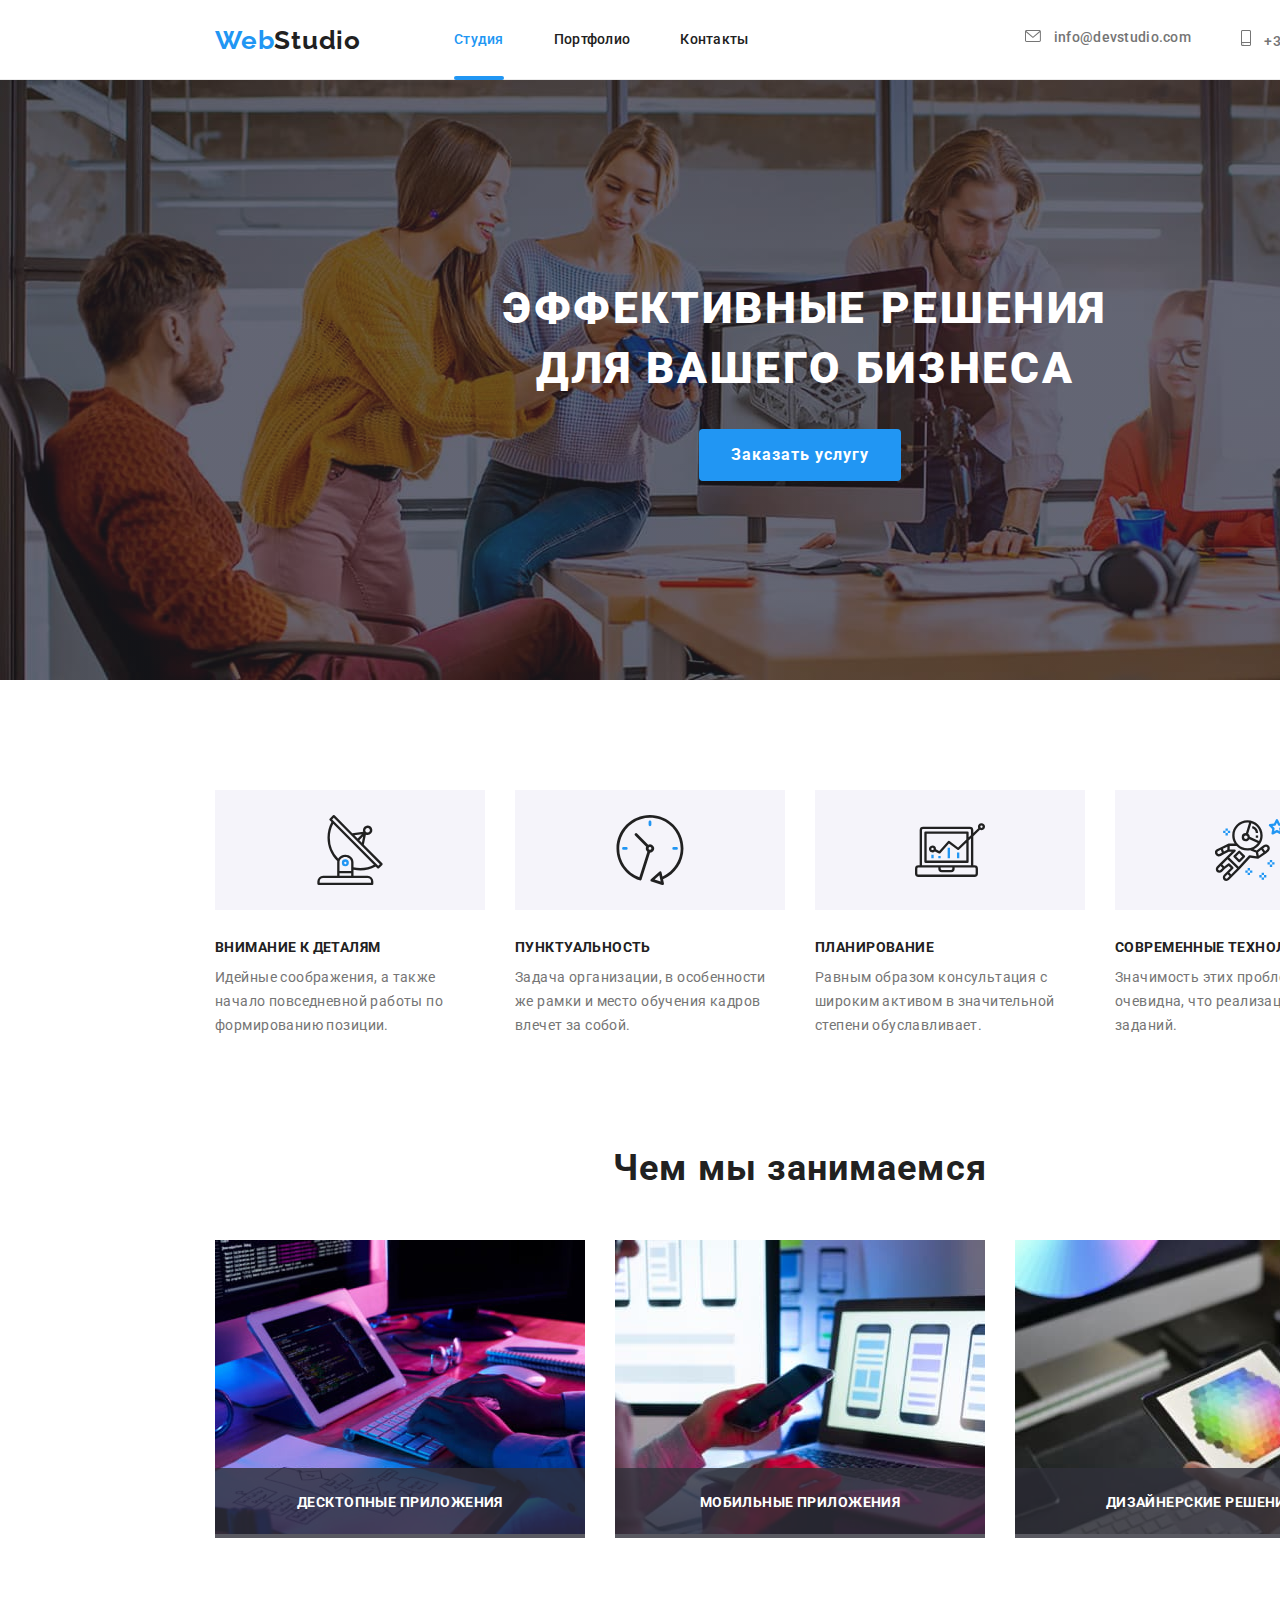
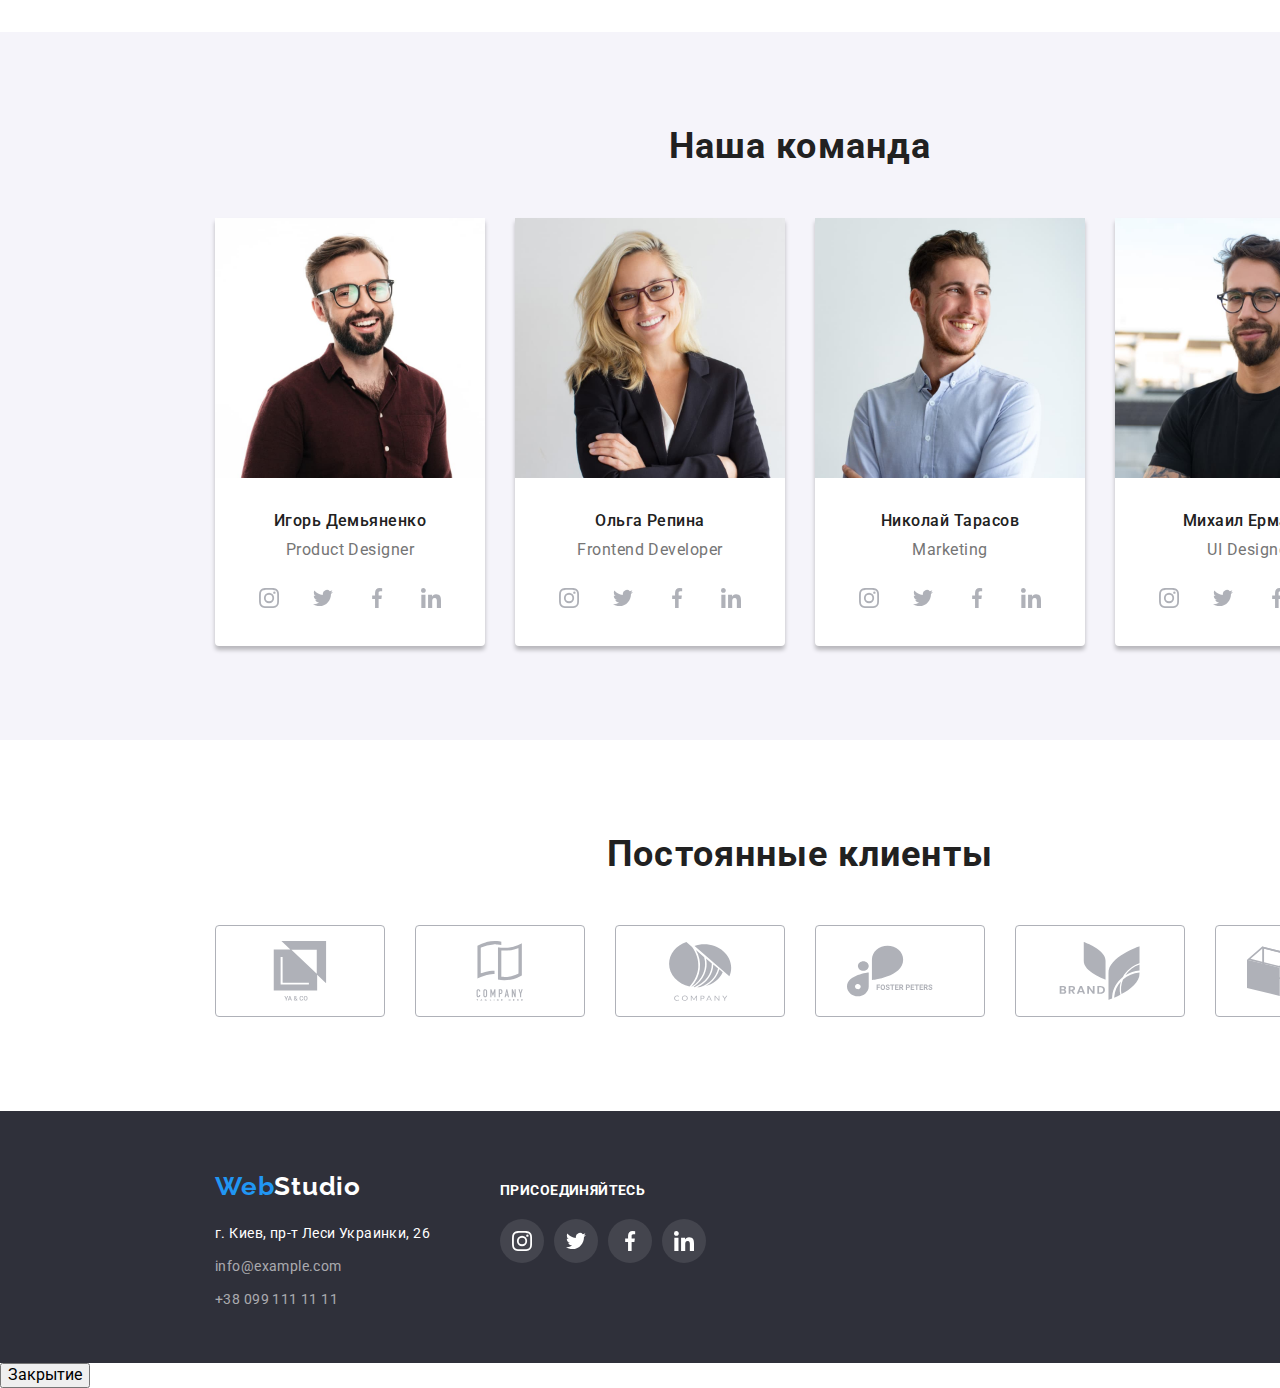
==== index.html @ ccd797ca "overlay" ====
<!DOCTYPE html>
<html lang="ru">
  <head>
    <meta charset="UTF-8" />
    <meta http-equiv="X-UA-Compatible" content="IE=edge" />
    <meta name="viewport" content="width=device-width, initial-scale=1.0" />
    <title>Студия</title>
    <link
      rel="stylesheet"
      href="https://fonts.googleapis.com/css2?family=Raleway:wght@700&family=Roboto:wght@400;500;700;900&display=swap"
    />
    <link
      rel="stylesheet"
      href="https://cdnjs.cloudflare.com/ajax/libs/modern-normalize/1.1.0/modern-normalize.min.css"
    />
    <link rel="stylesheet" href="./css/styles.css" />
  </head>
  <body class="body">
    <header>
      <nav class="navigation">
        <div class="nav">
          <a href="./index.html" class="logo"><span>Web</span>Studio</a>
          <ul class="page list">
            <li class="item"><a href="./index.html" class="link current">Студия</a></li>
            <li class="item"><a href="./portfolio.html" class="link">Портфолио</a></li>
            <li class="item"><a href="./" class="link">Контакты</a></li>
          </ul>
          <ul class="connection list">
            <li class="item">
              <a class="link" href="mailto:info@devstudio.com">
                <svg class="icon-mail" width="16" height="12">
                  <use href="./images/svg/symbol-defs.svg#icon-envelope"></use>
                </svg>
                info@devstudio.com
              </a>
            </li>
            <li class="item">
              <a class="link" href="tel:+380961111111">
                <svg class="icon-tel" width="10" height="16">
                  <use href="./images/svg/symbol-defs.svg#icon-smartphone"></use>
                </svg>
                +38 096 111 11 11</a
              >
            </li>
          </ul>
        </div>
      </nav>
    </header>
    <main>
      <section class="main-title">
        <h1 class="title">Эффективные решения для вашего бизнеса</h1>
        <button class="order" data-modal-open>Заказать услугу</button>
      </section>

      <!-- Особености -->
      <section class="features">
        <ul class="icon">
          <li>
            <div class="icons-antenna">
              <svg>
                <use href="./images/svg/symbol-defs.svg#icon-antenna"></use>
              </svg>
            </div>
            <h3>Внимание к деталям</h3>
            <p>Идейные соображения, а также начало повседневной работы по формированию позиции.</p>
          </li>
          <li>
            <div class="icons-clock">
              <svg>
                <use href="./images/svg/symbol-defs.svg#icon-clock"></use>
              </svg>
            </div>
            <h3>Пунктуальность</h3>
            <p>
              Задача организации, в особенности же рамки и место обучения кадров влечет за собой.
            </p>
          </li>
          <li>
            <div class="icons-diagram">
              <svg>
                <use href="./images/svg/symbol-defs.svg#icon-diagram"></use>
              </svg>
            </div>
            <h3>Планирование</h3>
            <p>
              Равным образом консультация с широким активом в значительной степени обуславливает.
            </p>
          </li>
          <li>
            <div class="icons-astronaut">
              <svg>
                <use href="./images/svg/symbol-defs.svg#icon-astronaut"></use>
              </svg>
            </div>
            <h3>Современные технологии</h3>
            <p>Значимость этих проблем настолько очевидна, что реализация плановых заданий.</p>
          </li>
        </ul>
      </section>

      <!-- Чем мы занимаемся -->

      <section class="activities">
        <h2>Чем мы занимаемся</h2>
        <ul class="about">
          <li class="thumb">
            <img src="./images/img.jpg" alt="разработка" width="370" />
            <h3 class="apps">Десктопные приложения</h3>
          </li>
          <li class="thumb">
            <img src="./images/img2.jpg" alt="телефоны на экране" width="370" />
            <h3 class="apps">Мобильные приложения</h3>
          </li>
          <li class="thumb">
            <img src="./images/img3.jpg" alt="планшет" width="370" />
            <h3 class="apps">Дизайнерские решения</h3>
          </li>
        </ul>
      </section>
      <section class="team">
        <h2>Наша команда</h2>
        <ul class="dream-team">
          <li class="team-list">
            <img src="./images/team/img.jpg" alt="Игорь Демьяненко" width="270" />
            <h3>Игорь Демьяненко</h3>
            <p>Product Designer</p>
            <ul class="list icon-social">
              <li class="social-list">
                <a class="icon-social-list" href=""
                  ><svg class="social-icon" width="20" height="20">
                    <use href="./images/svg/symbol-defs.svg#icon-instagram"></use>
                  </svg>
                </a>
              </li>
              <li class="social-list">
                <a class="icon-social-list" href="./">
                  <svg width="20" height="20">
                    <use href="./images/svg/symbol-defs.svg#icon-twitter"></use>
                  </svg>
                </a>
              </li>
              <li class="social-list">
                <a class="icon-social-list" href="">
                  <svg width="20" height="20">
                    <use href="./images/svg/symbol-defs.svg#icon-facebook"></use>
                  </svg>
                </a>
              </li>
              <li class="social-list">
                <a class="icon-social-list" href="">
                  <svg width="20" height="20">
                    <use href="./images/svg/symbol-defs.svg#icon-linkedin"></use>
                  </svg>
                </a>
              </li>
            </ul>
          </li>
          <li class="team-list">
            <img src="./images/team/img1.jpg" alt="Ольга Репина" width="270" />
            <h3>Ольга Репина</h3>
            <p>Frontend Developer</p>
            <ul class="list icon-social">
              <li class="social-list">
                <a class="icon-social-list" href=""
                  ><svg class="social-icon" width="20" height="20">
                    <use href="./images/svg/symbol-defs.svg#icon-instagram"></use>
                  </svg>
                </a>
              </li>
              <li class="social-list">
                <a class="icon-social-list" href="./">
                  <svg width="20" height="20">
                    <use href="./images/svg/symbol-defs.svg#icon-twitter"></use>
                  </svg>
                </a>
              </li>
              <li class="social-list">
                <a class="icon-social-list" href="">
                  <svg width="20" height="20">
                    <use href="./images/svg/symbol-defs.svg#icon-facebook"></use>
                  </svg>
                </a>
              </li>
              <li class="social-list">
                <a class="icon-social-list" href="">
                  <svg width="20" height="20">
                    <use href="./images/svg/symbol-defs.svg#icon-linkedin"></use>
                  </svg>
                </a>
              </li>
            </ul>
          </li>
          <li class="team-list">
            <img src="./images/team/img2.jpg" alt="Николай Тарасов" width="270" />
            <h3>Николай Тарасов</h3>
            <p>Marketing</p>
            <ul class="list icon-social">
              <li class="social-list">
                <a class="icon-social-list" href=""
                  ><svg class="social-icon" width="20" height="20">
                    <use href="./images/svg/symbol-defs.svg#icon-instagram"></use>
                  </svg>
                </a>
              </li>
              <li class="social-list">
                <a class="icon-social-list" href="./">
                  <svg width="20" height="20">
                    <use href="./images/svg/symbol-defs.svg#icon-twitter"></use>
                  </svg>
                </a>
              </li>
              <li class="social-list">
                <a class="icon-social-list" href="">
                  <svg width="20" height="20">
                    <use href="./images/svg/symbol-defs.svg#icon-facebook"></use>
                  </svg>
                </a>
              </li>
              <li class="social-list">
                <a class="icon-social-list" href="">
                  <svg width="20" height="20">
                    <use href="./images/svg/symbol-defs.svg#icon-linkedin"></use>
                  </svg>
                </a>
              </li>
            </ul>
          </li>
          <li class="team-list">
            <img src="./images/team/img3.jpg" alt="Михаил Ермаков" width="270" />
            <h3>Михаил Ермаков</h3>
            <p>UI Designer</p>
            <ul class="list icon-social">
              <li class="social-list">
                <a class="icon-social-list" href=""
                  ><svg class="social-icon" width="20" height="20">
                    <use href="./images/svg/symbol-defs.svg#icon-instagram"></use>
                  </svg>
                </a>
              </li>
              <li class="social-list">
                <a class="icon-social-list" href="./">
                  <svg width="20" height="20">
                    <use href="./images/svg/symbol-defs.svg#icon-twitter"></use>
                  </svg>
                </a>
              </li>
              <li class="social-list">
                <a class="icon-social-list" href="">
                  <svg width="20" height="20">
                    <use href="./images/svg/symbol-defs.svg#icon-facebook"></use>
                  </svg>
                </a>
              </li>
              <li class="social-list">
                <a class="icon-social-list" href="">
                  <svg width="20" height="20">
                    <use href="./images/svg/symbol-defs.svg#icon-linkedin"></use>
                  </svg>
                </a>
              </li>
            </ul>
          </li>
        </ul>
      </section>
      <section class="clients">
        <div class="clients-block">
          <h2>Постоянные клиенты</h2>
          <div class="clients-list">
            <ul class="list clients-link">
              <li class="clients-icon">
                <a class="icon-list" href=""
                  ><svg Width="106px" Height="60px">
                    <use href="./images/svg/symbol-defs.svg#icon-partner1"></use>
                  </svg>
                </a>
              </li>
              <li class="clients-icon">
                <a class="icon-list" href=""
                  ><svg Width="106px" Height="60px">
                    <use href="./images/svg/symbol-defs.svg#icon-partner2"></use>
                  </svg>
                </a>
              </li>
              <li class="clients-icon">
                <a class="icon-list" href=""
                  ><svg Width="106px" Height="60px">
                    <use href="./images/svg/symbol-defs.svg#icon-partner3"></use>
                  </svg>
                </a>
              </li>
              <li class="clients-icon">
                <a class="icon-list" href=""
                  ><svg Width="106px" Height="60px">
                    <use href="./images/svg/symbol-defs.svg#icon-partner4"></use>
                  </svg>
                </a>
              </li>
              <li class="clients-icon">
                <a class="icon-list" href=""
                  ><svg Width="106px" Height="60px">
                    <use href="./images/svg/symbol-defs.svg#icon-partner5"></use>
                  </svg>
                </a>
              </li>
              <li class="clients-icon">
                <a class="icon-list" href=""
                  ><svg Width="106px" Height="60px">
                    <use href="./images/svg/symbol-defs.svg#icon-partner6"></use>
                  </svg>
                </a>
              </li>
            </ul>
          </div>
        </div>
      </section>
    </main>
    <footer class="contacts">
      <div>
        <a href="./index.html" class="logo"><span>Web</span>Studio</a>
        <address class="direction">
          <ul class="cont">
            <li class="direction-adress">г. Киев, пр-т Леси Украинки, 26</li>
            <li>
              <a href="mailto=info@example.com" class="direction-mail">info@example.com</a>
            </li>
            <li>
              <a href="tel=+380991111111" class="direction-phone">+38 099 111 11 11</a>
            </li>
          </ul>
        </address>
      </div>
      <div class="connect-box">
        <h2 class="connect">Присоединяйтесь</h2>
        <ul class="list icon-connect">
          <li class="connect-list">
            <a class="icon-connect-list" href=""
              ><svg width="20" height="20">
                <use href="./images/svg/symbol-defs.svg#icon-instagram"></use>
              </svg>
            </a>
          </li>
          <li class="connect-list">
            <a class="icon-connect-list" href="./">
              <svg width="20" height="20">
                <use href="./images/svg/symbol-defs.svg#icon-twitter"></use>
              </svg>
            </a>
          </li>
          <li class="connect-list">
            <a class="icon-connect-list" href="">
              <svg width="20" height="20">
                <use href="./images/svg/symbol-defs.svg#icon-facebook"></use>
              </svg>
            </a>
          </li>
          <li class="connect-list">
            <a class="icon-connect-list" href="">
              <svg width="20" height="20">
                <use href="./images/svg/symbol-defs.svg#icon-linkedin"></use>
              </svg>
            </a>
          </li>
        </ul>
      </div>
    </footer>
    <div class="backdrop is-hidden" data-modal>
      <div class="modal">
        <button data-modal-close>Закрытие</button>
      </div>
    </div>
    <script src="./js/modal.js"></script>
  </body>
</html>
---- css/styles.css ----
:root {
  --text-color: #212121;
  --background-color-site: #ffffff;
  --background-color-blue: #2196f3;
}
.body {
  font-family: Roboto, sans-serif;
  background-color: var(background-color-site);
  letter-spacing: 0.03em;
  margin-left: auto;
  margin-right: auto;
  width: 1600px;
}
.list,
.features,
.about {
  list-style: none;
  padding: 0;
  margin: 0;
}
/* Навигация */

.nav {
  margin-left: auto;
  margin-right: auto;
  width: 1200px;
  padding-left: 15px;
  padding-right: 15px;
  height: 80px;
  display: flex;
  align-items: center;
}
.navigation {
  width: 1600px;
  height: 80px;
  border-bottom: 1px;
  border-bottom-style: solid;
  border-bottom-color: #ececec;
}

.navigation .link {
  color: var(--text-color);
  font-style: normal;
  font-weight: 500;
  font-size: 14px;
  line-height: 1.14;
  letter-spacing: 0.02em;
  text-decoration: none;

  transition-property: color;
  transition-duration: 250ms;
  transition-timing-function: cubic-bezier(0.4, 0, 0.2, 1);
  transition-delay: 0s;
}
.link svg {
  fill: #757575;
  margin-right: 10px;
}
.link:hover svg {
  fill: var(--background-color-blue);
}
.navigation .link:hover,
.navigation .link:focus {
  color: var(--background-color-blue);
}

/* Logo */
.logo {
  color: var(--text-color);
  font-family: Raleway;
  font-style: normal;
  font-weight: bold;
  font-size: 26px;
  line-height: 1.19;
  letter-spacing: 0.03em;
  text-decoration: none;
}
span {
  color: var(--background-color-blue);
}

/* переход на страницы */

.page {
  display: flex;
  margin-left: 93px;
}
.page .link {
  display: block;
  padding-top: 32px;
  padding-bottom: 32px;
  position: relative;
}
.page .item:not(:last-child) {
  margin-right: 50px;
}
.page .link.current {
  color: var(--background-color-blue);
}
.link.current::after {
  position: absolute;
  bottom: 0;
  left: 0;
  content: '';
  display: block;
  width: 100%;
  height: 4px;
  border-radius: 2px;
  background: #2196f3;
}
.connection .link {
  display: block;
  padding-top: 32px;
  padding-bottom: 32px;
  color: #757575;
}
.connection {
  display: flex;
  margin-left: auto;
}
.connection .item:not(:last-child) {
  margin-right: 50px;
}

/* футер */

.container {
  width: 1200px;
  padding-left: 15px;
  padding-right: 15px;
}
.contacts {
  padding-top: 60px;
  width: 1600px;
  height: 252px;
  background: #2f303a;
  color: var(--background-color-site);
  display: flex;
}
.contacts .logo {
  padding-left: 215px;
  color: var(--background-color-site);
  font-style: normal;
  font-weight: bold;
  font-size: 26px;
  line-height: 1.19;
  letter-spacing: 0.03em;
}
.connect-box {
  width: 206px;
  height: 80px;
  margin-top: 12px;
  margin-left: 70px;
}
.connect {
  font-size: 14px;
  line-height: 1.14;
  letter-spacing: 0.03em;
  font-weight: bold;
  text-transform: uppercase;
  text-align: left;
  margin: 0px;
  padding: 0px;
  margin-bottom: 20px;
  color: #ffffff;
}
.icon-connect {
  display: flex;
  justify-content: space-between;
}
.connect-list {
  width: 44px;
  height: 44px;
}
.connect-list:not(:last-child) {
  margin-right: 10px;
}
.icon-connect-list {
  width: 100%;
  height: 100%;
  display: flex;
  justify-content: center;
  align-items: center;
  fill: #ffffff;
  border-radius: 50%;
  background: rgba(255, 255, 255, 0.1);

  transition-property: background-color;
  transition-duration: 250ms;
  transition-timing-function: cubic-bezier(0.4, 0, 0.2, 1);
  transition-delay: 0s;
}
.icon-connect-list:hover,
.icon-connect-list:focus {
  background: #2196f3;
}
.direction {
  margin-top: 20px;
  padding-left: 215px;
  font-style: normal;
  font-weight: normal;
  font-size: 14px;
  line-height: 1.71;
  letter-spacing: 0.03em;
}
.cont {
  margin: 0px;
  padding-left: 0px;
  list-style: none;
}
.cont li:not(:first-child) {
  margin: 0px;
  margin-top: 9px;
}

.direction-mail,
.direction-phone {
  font-style: normal;
  font-weight: normal;
  font-size: 14px;
  line-height: 1.71;
  letter-spacing: 0.03em;
  color: rgba(255, 255, 255, 0.6);
  text-decoration: none;
}
/* Наши работы */
.main {
  margin: 0px auto;
  width: 1170px;
}

.filter {
  padding: 0px;
  margin-top: 94px;
  margin-bottom: 34px;
  margin-left: auto;
  margin-right: auto;
  width: 611px;
  height: 54px;
  display: flex;
}
.first {
  width: 73px;
  height: 38px;
  padding: 6px 22px;
}
.second {
  width: 128px;
  height: 38px;
}
.third {
  width: 145px;
  height: 38px;
}
.fourth {
  width: 103px;
  height: 38px;
}
.fifth {
  width: 130px;
  height: 38px;
}
/* кнопки работ */

.filter .filter-button:not(:last-child) {
  margin-right: 8px;
}

.button {
  font-family: inherit;
  font-style: normal;
  font-weight: 500;
  font-size: 16px;
  line-height: 1.7;
  text-align: center;
  /* letter-spacing: 0.03em; */
  color: var(--text-color);
  background: #f5f4fa;
  border-radius: 4px;
  cursor: pointer;

  transition: color 250ms cubic-bezier(0.4, 0, 0.2, 1),
    background-color 250ms cubic-bezier(0.4, 0, 0.2, 1);
}

.button:hover,
.button:focus {
  color: #ffffff;
  background: var(--background-color-blue);
}
.list-images {
  list-style: none;
  padding-left: 0px;
  display: flex;
  flex-wrap: wrap;
  margin: 0pc;
  margin-bottom: 94px;
}
.list-images li {
  width: 370px;
  border: 1px solid #eeeeee;
  box-sizing: border-box;
  background: #ffffff;
  margin-right: 30px;
  margin-bottom: 30px;
}
.list-images li:nth-child(3n) {
  margin-right: 0px;
}
.list-images li:nth-last-child(-n + 3) {
  margin-bottom: 0px;
}
.list-images h3 {
  font-style: normal;
  font-weight: bold;
  font-size: 18px;
  line-height: 2;
  letter-spacing: 0.06em;
  color: var(--text-color);
  margin: 0px;
  padding: 20px 24px 4px 24px;
}
.list-images p {
  margin: 0px;
  padding: 0px 24px 20px 24px;
  color: #757575;
}
.list p {
  font-style: normal;
  font-weight: normal;
  font-size: 16px;
  line-height: 1.87;
  letter-spacing: 0.03em;
}
/* index */
.main-title {
  background-size: contain;
  max-width: 1600px;
  height: 600px;
  margin-left: auto;
  margin-right: auto;
  text-align: center;
  background-color: #c4c4c4;
  background-image: linear-gradient(to right, rgba(47, 48, 58, 0.4), rgba(47, 48, 58, 0.4)),
    url('../images/img4.jpg');
  background-repeat: no-repeat;
  background-position: center;
  background-size: cover;
}

.title {
  padding: 199px 447px 30px 457px;
  margin: 0px;
  font-style: normal;
  font-weight: 900;
  font-size: 44px;
  line-height: 1.36;
  letter-spacing: 0.06em;
  text-transform: uppercase;
  color: var(--background-color-site);
}
.order {
  padding: 11px 32px;
  min-width: 200px;
  color: var(--background-color-site);
  background: var(--background-color-blue);
  font-style: normal;
  font-weight: bold;
  border: none;
  font-size: 16px;
  line-height: 1.88;
  letter-spacing: 0.06em;
  border-radius: 4px;
}
.features {
  padding: 94px 15px 94px 15px;
  width: 1200px;
  margin-left: auto;
  margin-right: auto;
}
.features ul {
  padding: 0px;
  display: flex;
  list-style: none;
}

.features li:not(:last-child) {
  width: 270px;
  margin-right: 30px;
}
.features h3 {
  margin: 0px;
  margin-bottom: 10px;
  padding-top: 30px;
  color: var(--text-color);
  font-style: normal;
  font-weight: bold;
  font-size: 14px;
  line-height: 1.14;
  letter-spacing: 0.03em;
  text-transform: uppercase;
}
.features p {
  width: 270px;
  margin: 0px;
  color: #757575;
  font-style: normal;
  font-weight: normal;
  font-size: 14px;
  line-height: 1.71;
  letter-spacing: 0.03em;
}
/* Чем мы занимаемся */
.activities {
  margin-left: auto;
  margin-right: auto;
  width: 1200px;
  padding-left: 15px;
  padding-right: 15px;
}
.activities h2 {
  margin: 0px;
  margin-bottom: 50px;
}
.about {
  padding-left: 0px;
  display: flex;
  margin-bottom: 94px;
}
.about .thumb:not(:last-child) {
  margin-right: 30px;
}
.thumb {
  position: relative;
}
.apps {
  position: absolute;
  bottom: 0px;
  right: 0;
  padding: 27px 27px;
  margin: 0;
  width: 370px;
  height: 70px;
  background: rgba(47, 48, 58, 0.8);
  font-style: normal;
  font-weight: bold;
  font-size: 14px;
  line-height: 1.14;
  text-align: center;
  letter-spacing: 0.03em;
  text-transform: uppercase;
  color: #ffffff;
}
/* Наща команда */

.team {
  background: #f5f4fa;
  padding-left: 215px;
  padding-right: 215px;
  padding-bottom: 94px;
}
.team div {
  margin: 0px;
  padding: 0px;
  background: #ffffff;
  width: 270px;
  height: 168px;
}
.dream-team {
  margin: 0px;
  padding: 0px;
  display: flex;
  width: 1170px;
  height: 428px;
}
.name {
  padding-top: 30px;
  padding-bottom: 30px;
  text-align: center;
}

.team-list {
  margin-left: auto;
  margin-right: auto;
  border-radius: 0px 0px 4px 4px;
  list-style: none;
  background: #ffffff;
  box-shadow: 0px 4px 4px 0px rgba(0, 0, 0, 0.25);
}
.team-list:not(:last-child) {
  margin-right: 30px;
}
.team h2 {
  margin: 0px;
  padding-top: 94px;
  padding-bottom: 50px;
}
h2 {
  color: var(--text-color);
  font-style: normal;
  font-weight: bold;
  font-size: 36px;
  line-height: 1.16;
  text-align: center;
  letter-spacing: 0.03em;
}
.team h3 {
  margin: 0pc;
  padding-top: 30px;
  padding-bottom: 10px;
  color: var(--text-color);
  font-style: normal;
  font-weight: 500;
  font-size: 16px;
  line-height: 1.18;
  text-align: center;
  letter-spacing: 0.03em;
}
.team p {
  margin: 0pc;
  color: #757575;
  font-style: normal;
  font-weight: normal;
  font-size: 16px;
  line-height: 1.18;
  text-align: center;
  letter-spacing: 0.03em;
}

/* иконки */
.icons-antenna,
.icons-clock,
.icons-diagram,
.icons-astronaut {
  display: flex;
  width: 270px;
  height: 120px;
  padding-top: 25px;
  padding-bottom: 25px;
  background-color: #f5f4fa;
  align-items: center;
  justify-content: center;
}
.icon {
  display: flex;
}
.icon svg {
  width: 70px;
  height: 70px;
}
/* Наша команда иконки соцсети */
.icon-social {
  list-style: none;
  display: flex;
  fill: #afb1b8;
  justify-content: space-between;
  margin-top: 16px;
  padding: 0 32px;
}
.icon-social-list {
  width: 44px;
  height: 44px;
  display: flex;
  align-items: center;
  justify-content: center;
  border-radius: 50%;

  transition: fill 250ms cubic-bezier(0.4, 0, 0.2, 1),
    background-color 250ms cubic-bezier(0.4, 0, 0.2, 1);
}
.icon-social-list:hover,
.icon-social-list:focus {
  background: #2196f3;
  fill: #ffffff;
}
/* Постоянные клиенты */

.clients-block {
  margin: 0px;
  padding: 0px;
  padding: 94px 215px;
}
.clients h2 {
  margin: 0px;
  padding-bottom: 50px;
}
.clients-link {
  fill: #afb1b8;
  display: flex;
}
.clients-icon:not(:last-child) {
  margin-right: 30px;
}
.clients-icon {
  width: 170px;
  height: 92px;
}
.icon-list:hover,
.icon-list:focus {
  fill: #2196f3;
  border: 1px solid #2196f3;
}
.icon-list {
  width: 100%;
  height: 100%;
  border: 1px solid #afb1b8;
  box-sizing: border-box;
  border-radius: 4px;
  /* padding: 16px 32px; */
  display: flex;
  align-items: center;
  justify-content: center;
  fill: #afb1b8;

  transition: fill 250ms cubic-bezier(0.4, 0, 0.2, 1), border 250ms cubic-bezier(0.4, 0, 0.2, 1);
}

/* Синий оверлей */

.link-overlay {
  /* position: relative; */
}
.overlay {
  /* position: absolute; */
  background: rgba(33, 150, 243, 0);
}
.text-overlay {
  font-style: normal;
  font-weight: normal;
  font-size: 18px;
  line-height: 1.55;
  letter-spacing: 0.03em;
  color: #ffffff;
}
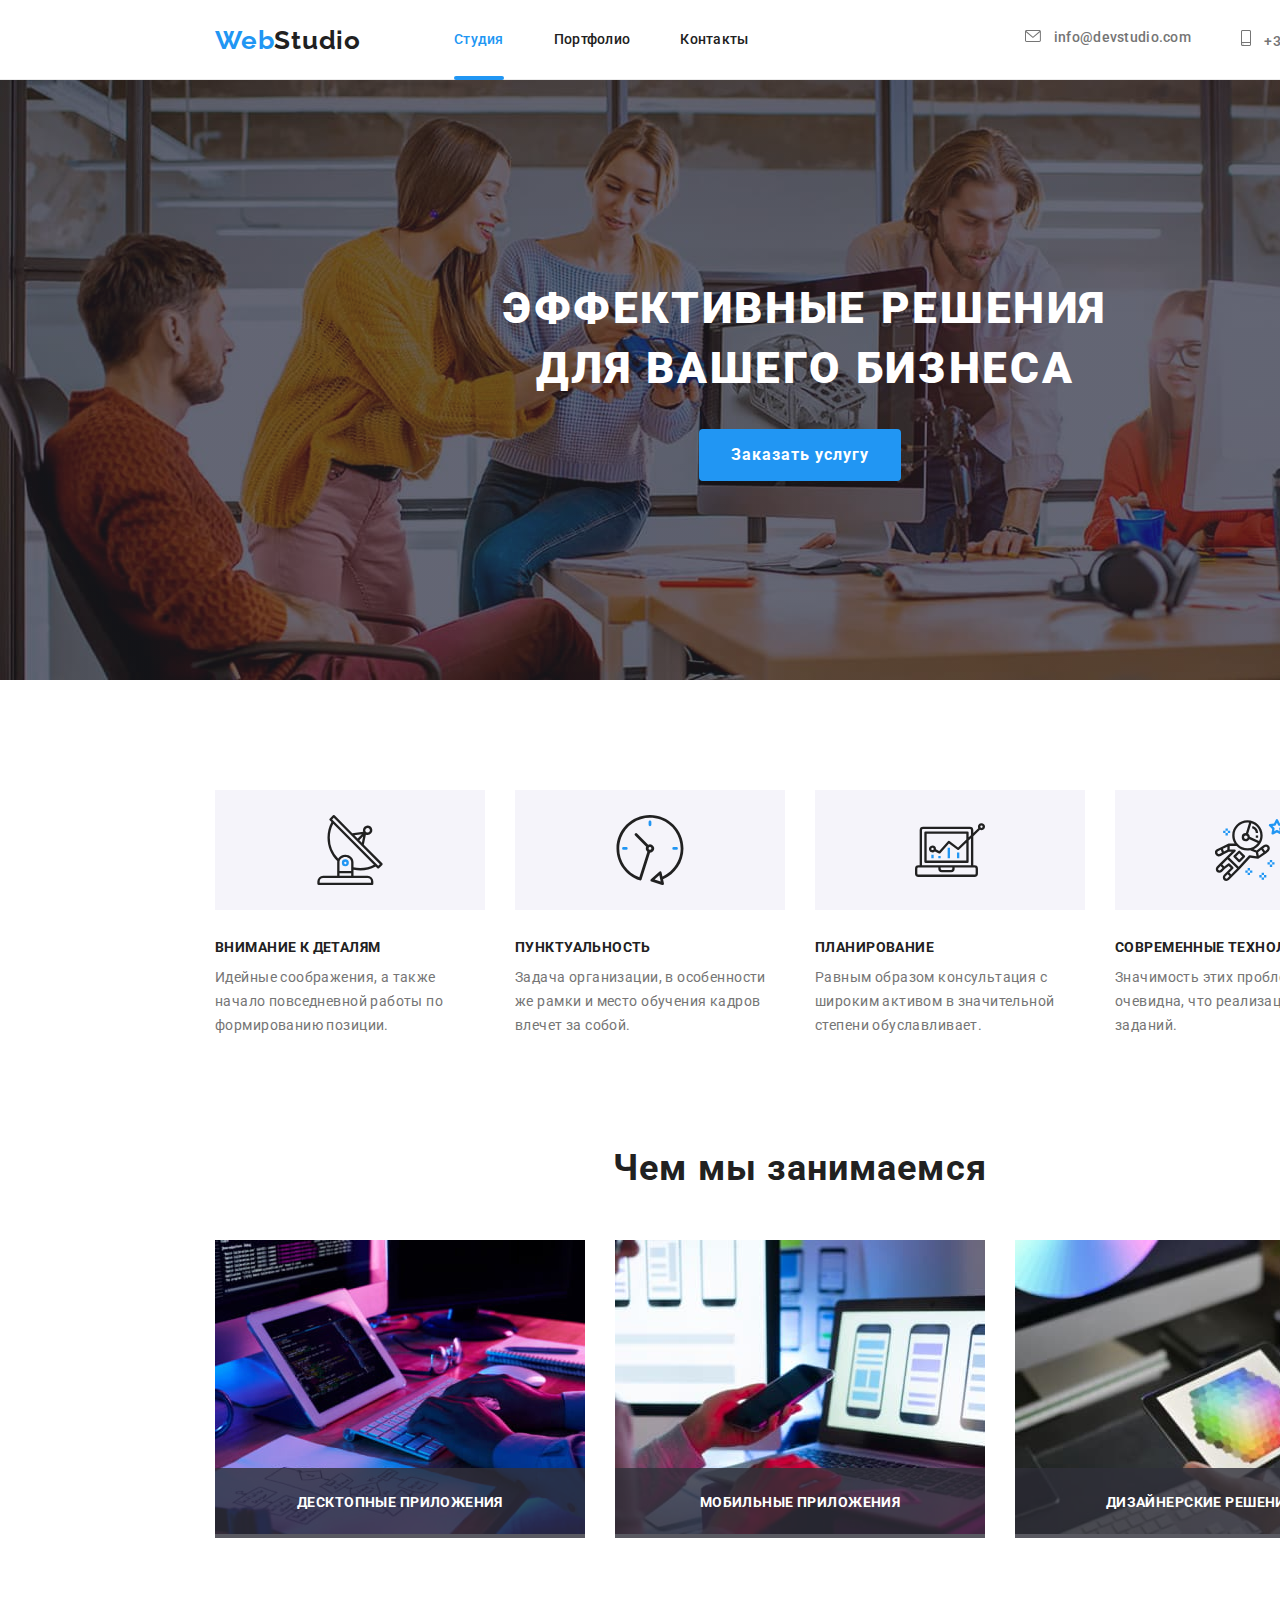
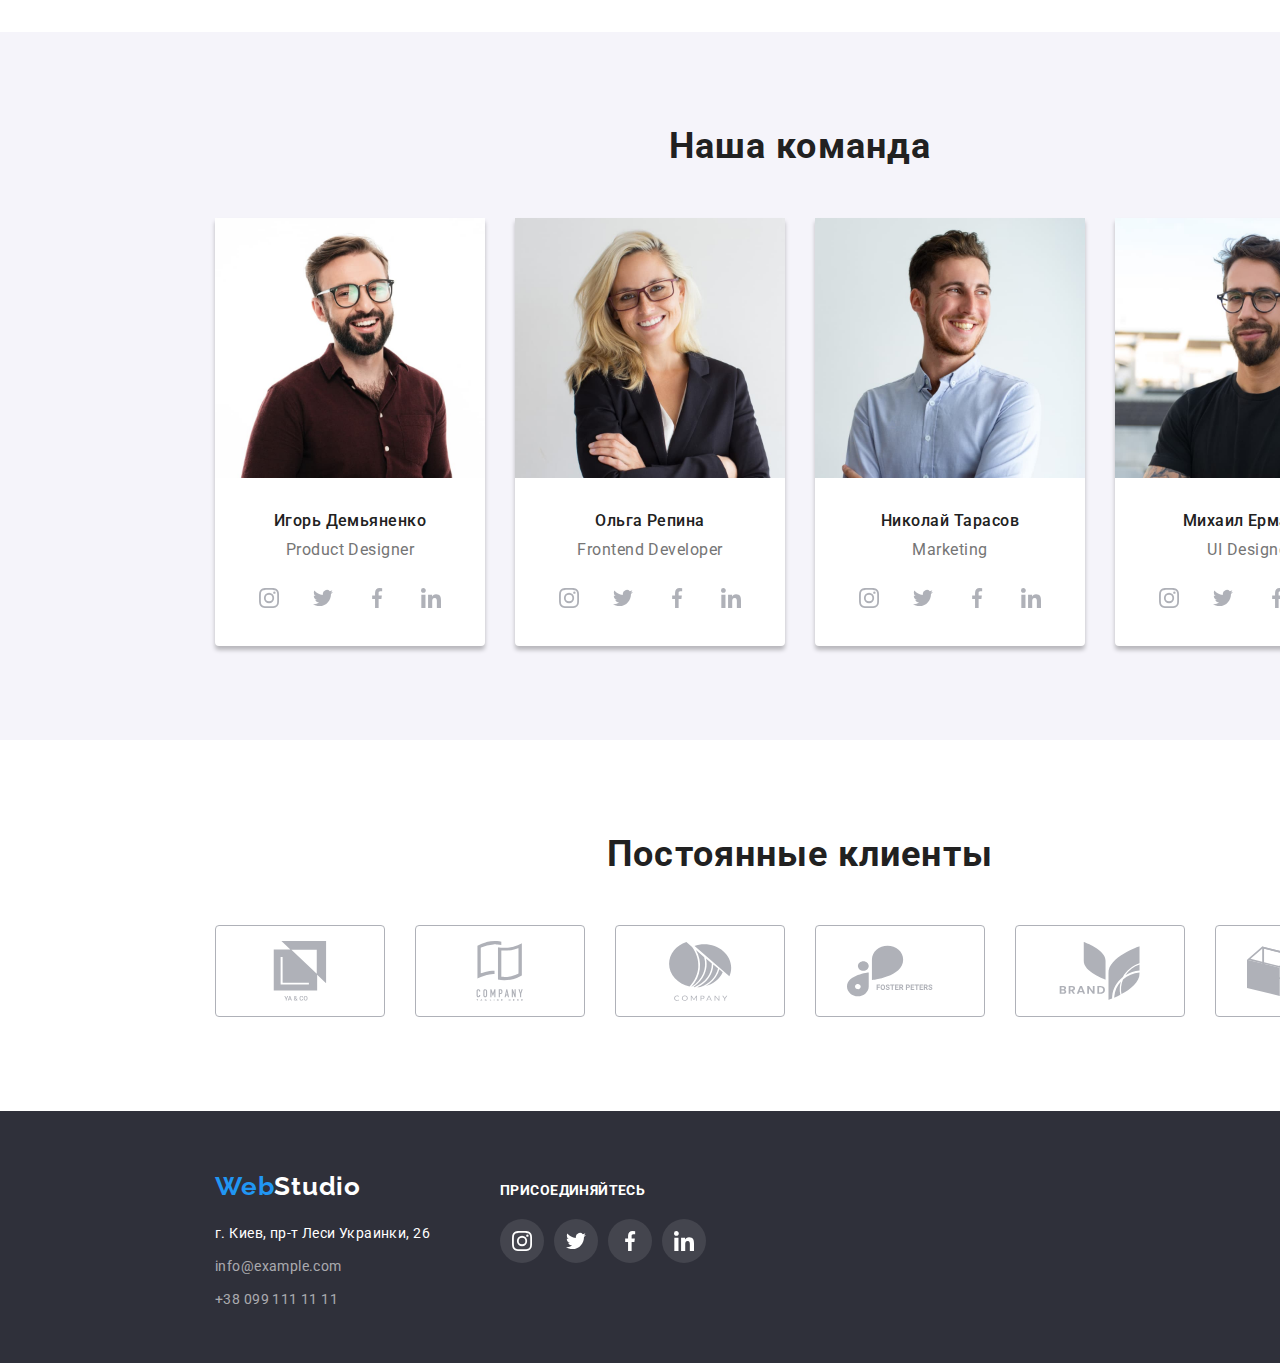
==== commit 8dfb29cd: "close" ====
--- a/index.html
+++ b/index.html
@@ -365,7 +365,11 @@
     </footer>
     <div class="backdrop is-hidden" data-modal>
       <div class="modal">
-        <button data-modal-close>Закрытие</button>
+        <button data-modal-close class="modal-close">
+          <svg width="30px" height="30px" fill="none">
+            <use href="./images/svg/close1.svg"></use>
+          </svg>
+        </button>
       </div>
     </div>
     <script src="./js/modal.js"></script>
--- a/css/styles.css
+++ b/css/styles.css
@@ -260,6 +260,7 @@
   width: 130px;
   height: 38px;
 }
+
 /* кнопки работ */
 
 .filter .filter-button:not(:last-child) {
@@ -290,6 +291,7 @@
 }
 .list-images {
   list-style: none;
+
   padding-left: 0px;
   display: flex;
   flex-wrap: wrap;
@@ -303,6 +305,10 @@
   background: #ffffff;
   margin-right: 30px;
   margin-bottom: 30px;
+
+  transition: background-color 250ms cubic-bezier(0.4, 0, 0.2, 1),
+    border 250ms cubic-bezier(0.4, 0, 0.2, 1), box-sizing 250ms cubic-bezier(0.4, 0, 0.2, 1),
+    box-shadow 250ms cubic-bezier(0.4, 0, 0.2, 1);
 }
 .list-images li:nth-child(3n) {
   margin-right: 0px;
@@ -331,6 +337,12 @@
   font-size: 16px;
   line-height: 1.87;
   letter-spacing: 0.03em;
+}
+/* .list-images a {
+  text-decoration: none;
+} */
+.link-overlay {
+  text-decoration: none;
 }
 /* index */
 .main-title {
@@ -606,7 +618,6 @@
   border: 1px solid #afb1b8;
   box-sizing: border-box;
   border-radius: 4px;
-  /* padding: 16px 32px; */
   display: flex;
   align-items: center;
   justify-content: center;
@@ -616,19 +627,79 @@
 }
 
 /* Синий оверлей */
-
-.link-overlay {
-  /* position: relative; */
-}
+.list-images li:hover {
+  background: #ffffff;
+  border: 1px solid #eeeeee;
+  box-sizing: border-box;
+  box-shadow: 0px 1px 1px rgba(0, 0, 0, 0.12), 0px 4px 4px rgba(0, 0, 0, 0.06),
+    1px 4px 6px rgba(0, 0, 0, 0.16);
+  transition: background-color 250ms cubic-bezier(0.4, 0, 0.2, 1),
+    border 250ms cubic-bezier(0.4, 0, 0.2, 1), box-sizing 250ms cubic-bezier(0.4, 0, 0.2, 1),
+    box-shadow 250ms cubic-bezier(0.4, 0, 0.2, 1);
+}
+
 .overlay {
-  /* position: absolute; */
-  background: rgba(33, 150, 243, 0);
-}
-.text-overlay {
+  position: relative;
+  overflow: hidden;
+}
+.overlay .text-overlay {
+  position: absolute;
+  top: 0;
+  left: 0;
+  width: 100%;
+  height: 100%;
+  transform: translateY(100%);
+  transition: transform 250ms cubic-bezier(0.4, 0, 0.2, 1);
+
   font-style: normal;
   font-weight: normal;
   font-size: 18px;
   line-height: 1.55;
   letter-spacing: 0.03em;
+  padding: 63px 24px;
   color: #ffffff;
-}
+  background: rgba(33, 150, 243, 0.9);
+}
+.link-overlay:hover .text-overlay,
+.link-overlay:focus .text-overlay {
+  transform: translateY(0);
+  transition: transform 250ms cubic-bezier(0.4, 0, 0.2, 1);
+}
+
+/* Модальное окно */
+
+.backdrop {
+  position: fixed;
+  top: 0;
+  right: 0;
+  width: 100%;
+  height: 100%;
+  background: rgba(0, 0, 0, 0.2);
+}
+.backdrop.is-hidden {
+  opacity: 0;
+  pointer-events: none;
+}
+.modal {
+  position: absolute;
+  top: 50%;
+  left: 50%;
+  transform: translate(-50%, -50%);
+  width: 528px;
+  height: 581px;
+
+  background: #ffffff;
+  /* box-shadow: 0px 1px 3px rgba(0, 0, 0, 0.12), 0px 1px 1px rgba(0, 0, 0, 0.14),
+    0px 2px 1px rgba(0, 0, 0, 0.2);
+  border-radius: 4px; */
+}
+.modal-close {
+  position: absolute;
+  top: 8px;
+  right: 8px;
+  fill: #212121;
+  background: rgba(255, 255, 255, 0.5);
+  border: 1px solid rgba(0, 0, 0, 0.1);
+  box-sizing: border-box;
+  border-radius: 50%;
+}
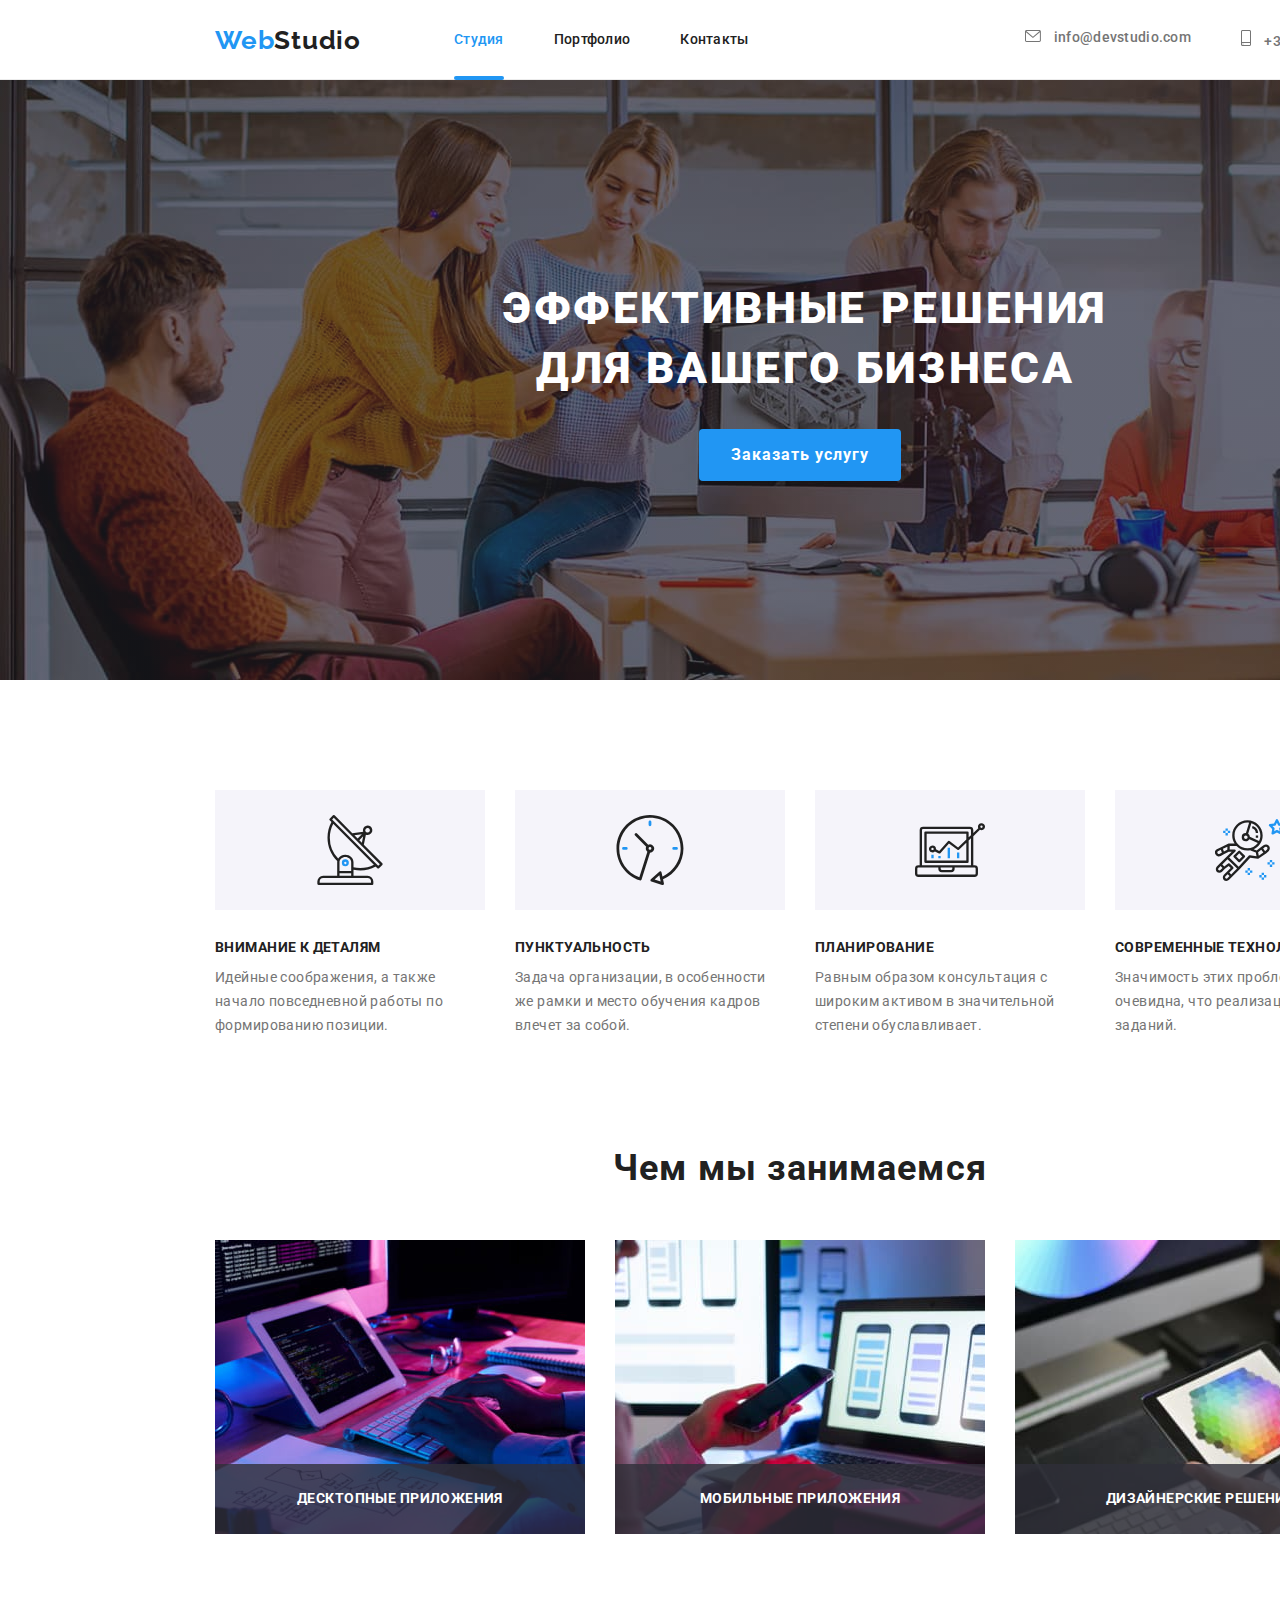
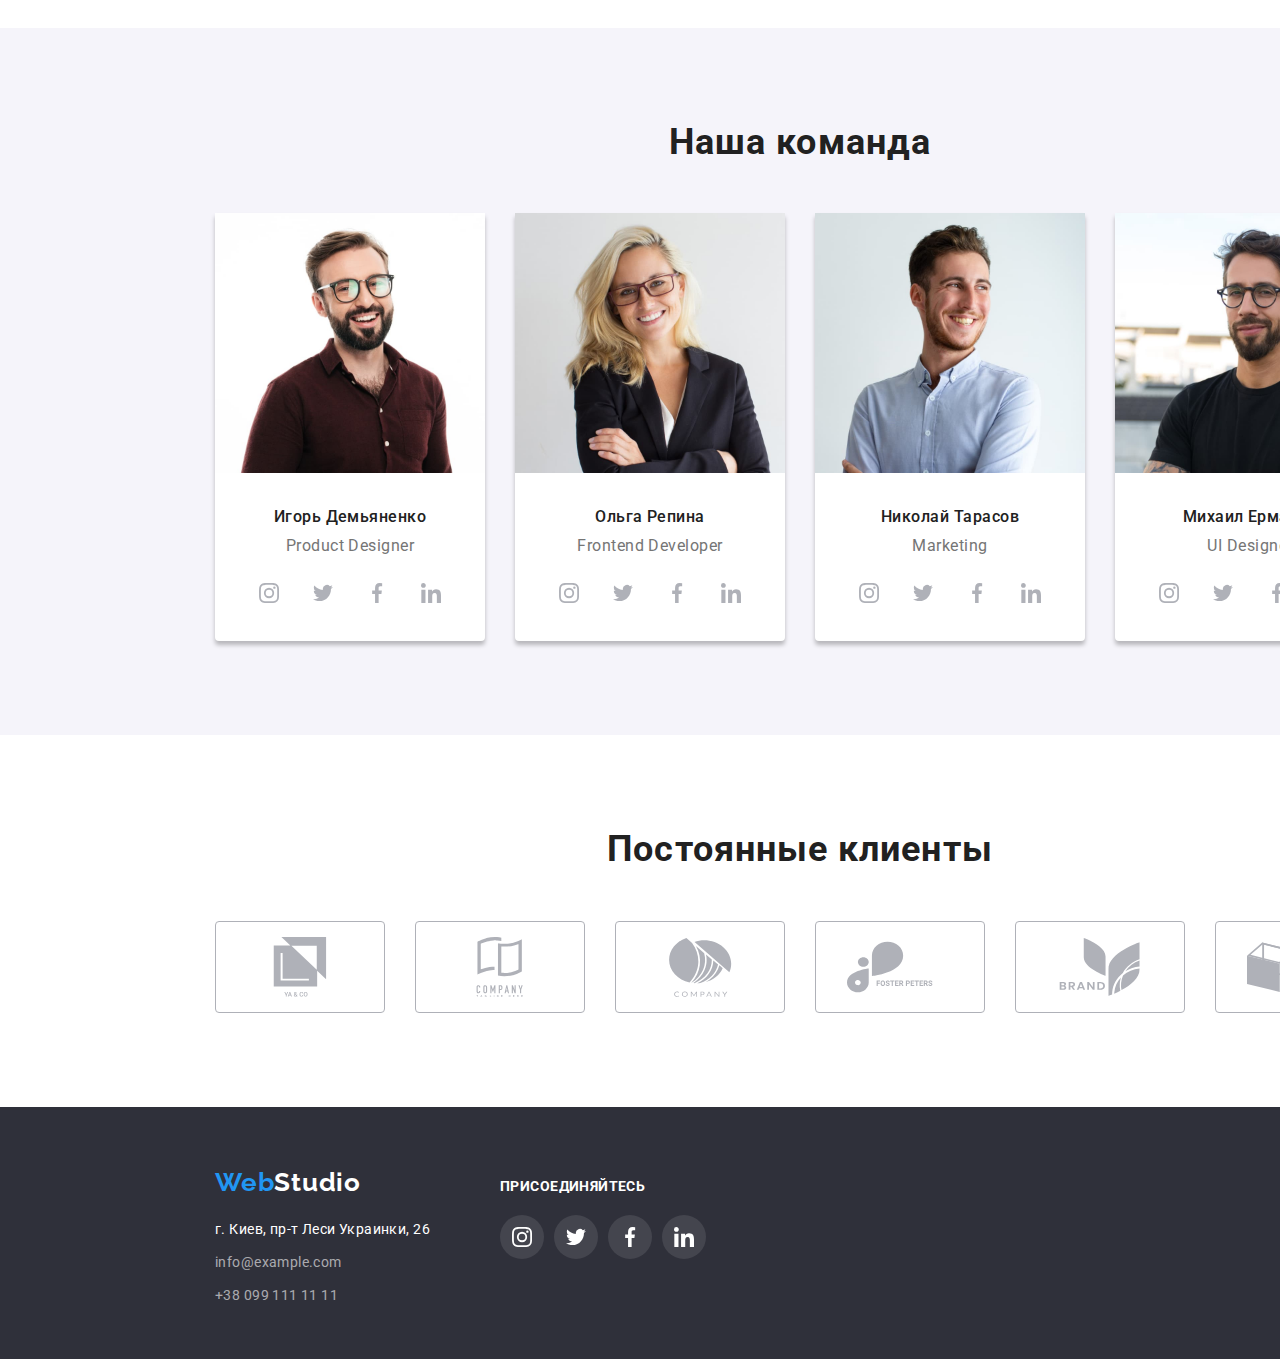
==== commit c50b436d: "dz5" ====
--- a/index.html
+++ b/index.html
@@ -367,7 +367,7 @@
       <div class="modal">
         <button data-modal-close class="modal-close">
           <svg width="30px" height="30px" fill="none">
-            <use href="./images/svg/close1.svg"></use>
+            <use href="./images/svg/symbol-defs.svg#icon-close"></use>
           </svg>
         </button>
       </div>
--- a/css/styles.css
+++ b/css/styles.css
@@ -278,16 +278,23 @@
   color: var(--text-color);
   background: #f5f4fa;
   border-radius: 4px;
+  border: none;
   cursor: pointer;
 
   transition: color 250ms cubic-bezier(0.4, 0, 0.2, 1),
-    background-color 250ms cubic-bezier(0.4, 0, 0.2, 1);
+    background-color 250ms cubic-bezier(0.4, 0, 0.2, 1),
+    box-shadow 250ms cubic-bezier(0.4, 0, 0.2, 1);
 }
 
 .button:hover,
 .button:focus {
   color: #ffffff;
   background: var(--background-color-blue);
+  box-shadow: 0px 3px 1px rgba(0, 0, 0, 0.1), 0px 1px 2px rgba(0, 0, 0, 0.08),
+    0px 2px 2px rgba(0, 0, 0, 0.12);
+  transition: color 250ms cubic-bezier(0.4, 0, 0.2, 1),
+    background-color 250ms cubic-bezier(0.4, 0, 0.2, 1),
+    box-shadow 250ms cubic-bezier(0.4, 0, 0.2, 1);
 }
 .list-images {
   list-style: none;
@@ -338,9 +345,6 @@
   line-height: 1.87;
   letter-spacing: 0.03em;
 }
-/* .list-images a {
-  text-decoration: none;
-} */
 .link-overlay {
   text-decoration: none;
 }
@@ -444,6 +448,7 @@
 }
 .thumb {
   position: relative;
+  display: flex;
 }
 .apps {
   position: absolute;
@@ -687,19 +692,25 @@
   transform: translate(-50%, -50%);
   width: 528px;
   height: 581px;
-
   background: #ffffff;
-  /* box-shadow: 0px 1px 3px rgba(0, 0, 0, 0.12), 0px 1px 1px rgba(0, 0, 0, 0.14),
+  box-shadow: 0px 1px 3px rgba(0, 0, 0, 0.12), 0px 1px 1px rgba(0, 0, 0, 0.14),
     0px 2px 1px rgba(0, 0, 0, 0.2);
-  border-radius: 4px; */
+  border-radius: 4px;
 }
 .modal-close {
+  display: flex;
   position: absolute;
+  width: 30px;
+  height: 30px;
   top: 8px;
   right: 8px;
-  fill: #212121;
-  background: rgba(255, 255, 255, 0.5);
+  background-color: rgba(255, 255, 255, 0.5);
   border: 1px solid rgba(0, 0, 0, 0.1);
   box-sizing: border-box;
   border-radius: 50%;
-}
+  cursor: pointer;
+}
+.modal-close svg {
+  align-items: center;
+  fill: #212121;
+}
